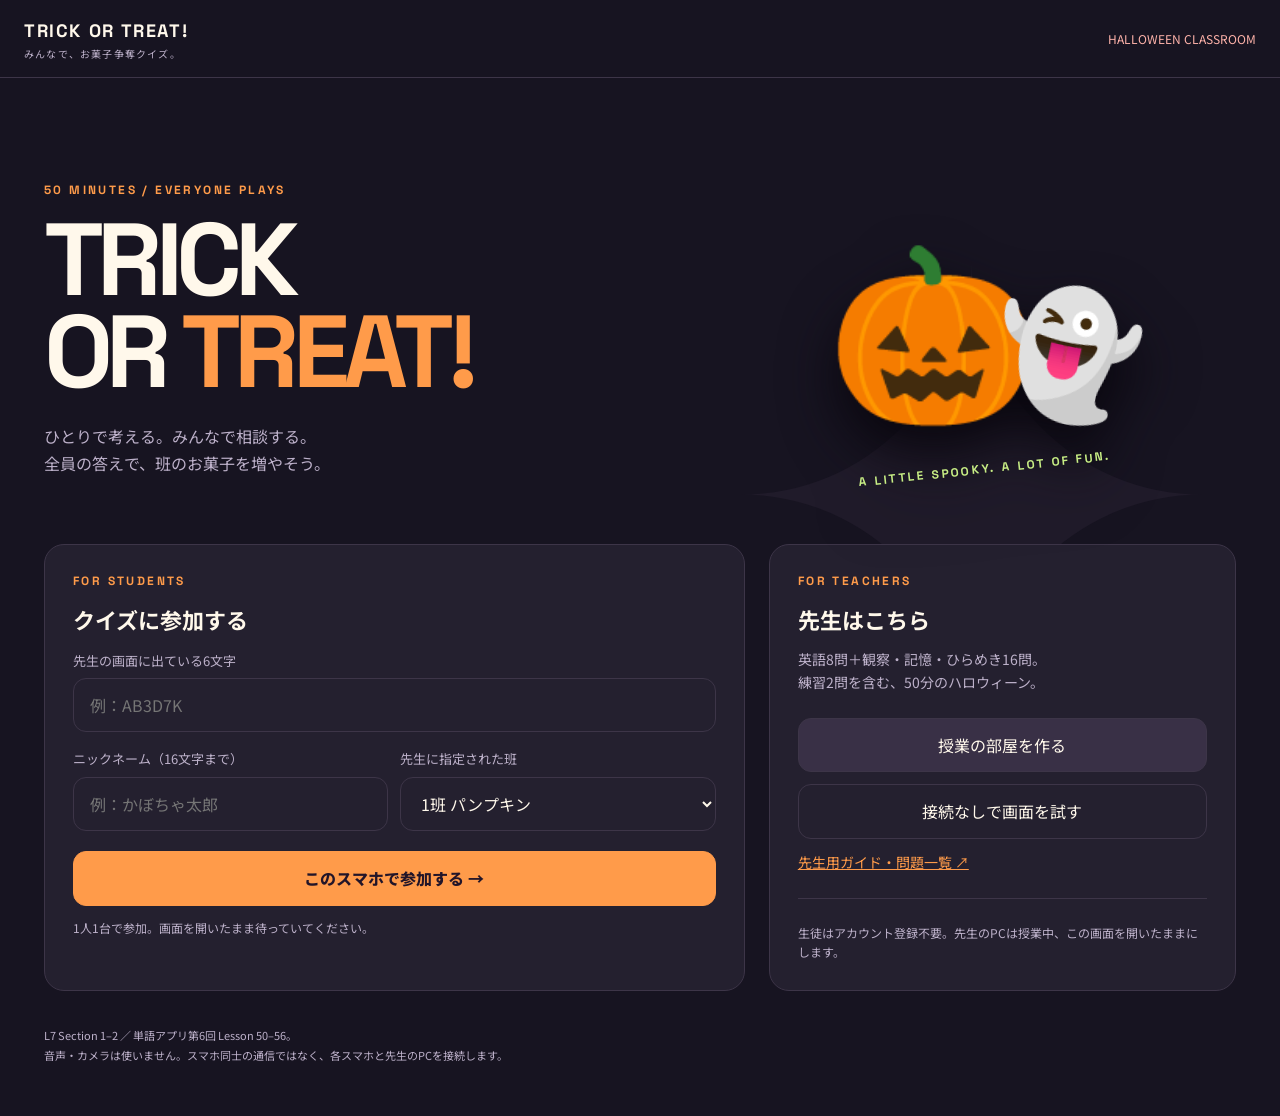
==== halloween/index.html @ 312a6346 "Add Halloween quiz for every student with mixed puzzles and reviewed vocabulary" ====
<!doctype html>
<html lang="ja"><head><meta charset="utf-8"><meta name="viewport" content="width=device-width,initial-scale=1,viewport-fit=cover"><meta name="theme-color" content="#171421"><title>TRICK OR TREAT! | みんなでお菓子争奪クイズ</title><link rel="stylesheet" href="style.css"></head><body><div class="ambient" aria-hidden="true">✦</div><div id="app"></div><div id="toast" role="status" aria-live="polite"></div><script src="../peerjs.min.js"></script><script type="module" src="app.mjs"></script></body></html>
---- halloween/style.css ----
@import url('https://fonts.googleapis.com/css2?family=Noto+Sans+JP:wght@400;500;600;700;800;900&family=Space+Grotesk:wght@500;600;700&display=swap');
:root{color-scheme:dark;--bg:#171421;--panel:#24202f;--line:#3d3548;--text:#fff8eb;--muted:#bdb1ca;--orange:#ff9b4a;--lime:#c8ee85;--purple:#aa98e8}*{box-sizing:border-box}body{margin:0;background:var(--bg);color:var(--text);font-family:'Noto Sans JP',sans-serif;font-size:16px;line-height:1.65}button,input,select{font:inherit}button,a,input,select{-webkit-tap-highlight-color:transparent}button{cursor:pointer}button:disabled{cursor:default;opacity:.45}button:focus-visible,a:focus-visible,input:focus-visible,select:focus-visible{outline:3px solid var(--lime);outline-offset:4px}button,input,select{border:1px solid var(--line);border-radius:13px;padding:13px 16px;color:var(--text);background:var(--panel)}button:hover:not(:disabled){border-color:var(--orange)}button.primary{background:var(--orange);color:#221529;border-color:var(--orange);font-weight:800}button.soft{background:#393046}input,select{width:100%}label{display:block;color:var(--muted);font-size:13px;margin:16px 0 7px}a{color:var(--orange)}h1,h2,h3,p{margin:0}h1,h2,h3{line-height:1.3}h2{font-size:clamp(25px,4vw,40px)}.ambient{position:fixed;right:4vw;top:16vh;font-size:48vw;line-height:1;color:#201b2a;pointer-events:none;z-index:-1}header{border-bottom:1px solid var(--line);height:78px;display:flex;align-items:center;justify-content:space-between;padding:0 max(24px,calc((100vw - 1240px)/2));gap:15px}.brand{font-family:'Space Grotesk',sans-serif;font-weight:700;letter-spacing:.09em;font-size:18px;color:var(--text);text-decoration:none}.brand small{font:10px 'Noto Sans JP';display:block;color:var(--muted);letter-spacing:.12em}.status{font-size:12px;color:var(--lime);white-space:nowrap}.status.off{color:#ffb3aa}.shell{max-width:1240px;margin:0 auto;padding:36px 24px 50px}.eyebrow{font:700 12px 'Space Grotesk',sans-serif;letter-spacing:.2em;color:var(--orange);text-transform:uppercase;margin-bottom:16px}.hero{display:grid;grid-template-columns:1.1fr .9fr;align-items:center;gap:6vw;min-height:430px}.hero h1{font-family:'Space Grotesk',sans-serif;font-size:clamp(64px,8vw,112px);font-weight:700;line-height:.9;letter-spacing:-.065em}.hero h1 span{color:var(--orange)}.hero p{color:var(--muted);max-width:450px;margin-top:25px}.hero-illustration{font-size:170px;text-align:center;position:relative;filter:drop-shadow(0 28px 28px #09060e)}.hero-illustration .ghost{display:inline-block;transform:rotate(12deg);font-size:120px;margin-left:-45px;animation:float 5s ease-in-out infinite}.hero-tag{display:block;font:700 12px 'Space Grotesk';letter-spacing:.2em;color:var(--lime);transform:rotate(-6deg);margin-top:0}@keyframes float{50%{transform:rotate(8deg) translateY(-10px)}}.entry-grid{display:grid;grid-template-columns:1.2fr .8fr;gap:24px}.card{background:var(--panel);border:1px solid var(--line);border-radius:20px;padding:28px}.card h3{font-size:22px}.row{display:flex;align-items:center;gap:12px;flex-wrap:wrap}.spread{justify-content:space-between}.stack{display:grid;gap:12px}.muted{color:var(--muted)}.tiny{font-size:12px}.small{font-size:14px}.full{width:100%}.pill{border:1px solid var(--line);border-radius:30px;padding:5px 12px;font-size:12px;display:inline-flex;gap:6px;align-items:center}.pill.orange{color:var(--orange)}.pill.green{color:var(--lime)}.topline{margin-bottom:24px}.stage-grid{display:grid;grid-template-columns:minmax(0,1fr) 310px;gap:24px}.question-card{min-height:470px}.question-title{color:var(--muted);font-size:14px;margin:20px 0 8px}.prompt{font-size:clamp(21px,2.6vw,32px);font-weight:700;line-height:1.65;white-space:pre-line}.visual{margin:24px auto;padding:20px;background:#1c1825;border-radius:14px;text-align:center;max-width:620px;display:grid;gap:10px}.visual span{font-size:clamp(24px,4vw,42px);line-height:1.6;display:flex;align-items:center;justify-content:center;min-width:0;white-space:pre-line}.visual.type-text span{font-size:clamp(22px,3vw,36px)}.visual .highlight{outline:2px solid var(--orange);border-radius:8px}.options{display:grid;grid-template-columns:1fr 1fr;gap:12px;margin-top:24px}.option{text-align:left;min-height:74px;display:flex;gap:12px;align-items:center;background:#2c2638;font-size:17px;line-height:1.45}.option b{font:700 14px 'Space Grotesk';border:1px solid var(--line);border-radius:8px;padding:5px 9px;color:var(--muted)}.option.selected{border:2px solid var(--orange);background:#44312e}.option.correct{border:2px solid var(--lime);background:#303b2a}.option.wrong{border:2px solid #ed9696}.confirm{background:#272e26;color:var(--lime);padding:10px 15px;border-radius:10px;margin-top:16px;font-size:14px}.explanation{border-left:3px solid var(--lime);padding:8px 18px;margin-top:24px}.timer{font:700 32px 'Space Grotesk';color:var(--lime);font-variant-numeric:tabular-nums}.timer.urgent{color:var(--orange)}.count{font:700 36px 'Space Grotesk';color:var(--orange)}.score-list{display:grid;gap:14px;margin-top:20px}.score-row{display:grid;grid-template-columns:24px 1fr auto;gap:8px;font-size:13px;align-items:center}.score-row.self{color:var(--lime)}.bar{height:4px;border-radius:3px;background:#41384f;grid-column:2/-1}.bar i{display:block;background:var(--orange);height:100%;border-radius:3px}.steps{display:grid;grid-template-columns:repeat(3,1fr);margin:22px 0;gap:8px}.step{padding:12px;border-top:2px solid var(--line);color:var(--muted);font-size:12px}.step.active{border-color:var(--orange);color:var(--orange)}.big-code{font:700 clamp(48px,8vw,84px) 'Space Grotesk';letter-spacing:.15em;color:var(--orange);margin:14px 0}.roster{display:grid;grid-template-columns:repeat(auto-fill,minmax(160px,1fr));gap:12px;margin-top:24px}.team-card{padding:16px;border:1px solid var(--line);border-radius:12px}.team-card h3{font-size:14px;color:var(--orange);margin-bottom:8px}.names{font-size:13px;line-height:1.9}.names .offline{color:#90829c}.divider{height:1px;background:var(--line);margin:24px 0}.memory-mask{min-height:190px;display:flex;justify-content:center;align-items:center;flex-direction:column;gap:10px;background:#1c1825;border-radius:14px;margin:24px 0}.memory-mask strong{font-size:46px}.banner{padding:12px 18px;border:1px solid var(--line);border-radius:12px;margin-bottom:18px;color:var(--muted);font-size:14px}.winner{font-size:50px;text-align:center;margin:20px}.result-grid{display:grid;grid-template-columns:repeat(auto-fill,minmax(210px,1fr));gap:16px;margin-top:28px}.result-card{position:relative;overflow:hidden}.result-card .reward{font:700 46px 'Space Grotesk';color:var(--orange)}details{font-size:13px;color:var(--muted)}summary{cursor:pointer}footer{margin-top:35px;color:var(--muted);font-size:11px;line-height:1.8}#toast{position:fixed;bottom:22px;left:50%;transform:translateX(-50%);max-width:90vw;background:#fff2dc;color:#261c2d;border-radius:12px;padding:13px 20px;z-index:20;display:none;box-shadow:0 10px 45px #0005}.demo-badge{color:var(--orange);font-size:12px}.qr{width:150px;height:150px;background:white;padding:8px;border-radius:12px}.input-row{display:grid;grid-template-columns:1fr 1fr;gap:12px}.screen-reader{position:absolute;left:-9999px}.host-note{max-width:650px}.teacher-nav{display:flex;gap:10px;flex-wrap:wrap;margin-top:20px}.sending{color:var(--orange)}@media(max-width:860px){.stage-grid{grid-template-columns:1fr}.sidebar{order:2}.hero{min-height:340px;gap:10px}.hero-illustration{font-size:120px}.hero-illustration .ghost{font-size:90px}.hero-tag{font-size:9px}.entry-grid{grid-template-columns:1fr 1fr}.card{padding:22px}.shell{padding-top:24px}}@media(max-width:580px){header{height:66px;padding:0 18px}.brand{font-size:15px}.shell{padding:22px 16px 40px}.hero{grid-template-columns:1fr .6fr;min-height:255px}.hero h1{font-size:61px}.hero p{font-size:13px;margin-top:18px}.hero-illustration{font-size:83px}.hero-illustration .ghost{font-size:63px;margin-left:-35px}.hero-tag{font-size:8px;letter-spacing:.06em}.eyebrow{font-size:10px}.entry-grid{grid-template-columns:1fr}.options{grid-template-columns:1fr;gap:9px}.option{min-height:62px;padding:12px}.question-card{min-height:0}.card{padding:20px}.visual{padding:12px;gap:7px}.visual span{font-size:28px}.steps .step{padding:9px 3px}.roster{grid-template-columns:1fr 1fr}.big-code{font-size:46px}.prompt{font-size:23px}.hero-tag{margin-left:-10px}.input-row{grid-template-columns:1fr}.question-title{margin-top:15px}.topline{gap:12px}}@media(prefers-reduced-motion:reduce){*{animation:none!important}}
.visual.wide-visual{gap:3px}.visual.wide-visual span{font-size:clamp(15px,2.8vw,32px)}.visual.text-rows span{font-size:clamp(13px,3vw,26px)}.visual.type-text span{overflow-wrap:anywhere}
.prompt-target{font-size:22px;font-weight:700;margin-top:16px}.prompt-help{font-size:14px;color:var(--muted);margin-top:8px;white-space:pre-line}
.brand{flex-shrink:0;white-space:nowrap}.status{max-width:45%;white-space:normal;text-align:right}@media(max-width:580px){.brand{font-size:13px}.brand small{font-size:9px}.status{font-size:10px}.question-card .steps{margin:14px 0}.question-card>.row.spread>strong{font-size:13px}.question-card .prompt{font-size:21px;line-height:1.5}.question-card .prompt-target{font-size:20px;margin-top:12px}.question-card .options{margin-top:18px}.question-card .timer{font-size:28px}.topline{margin-bottom:16px}}
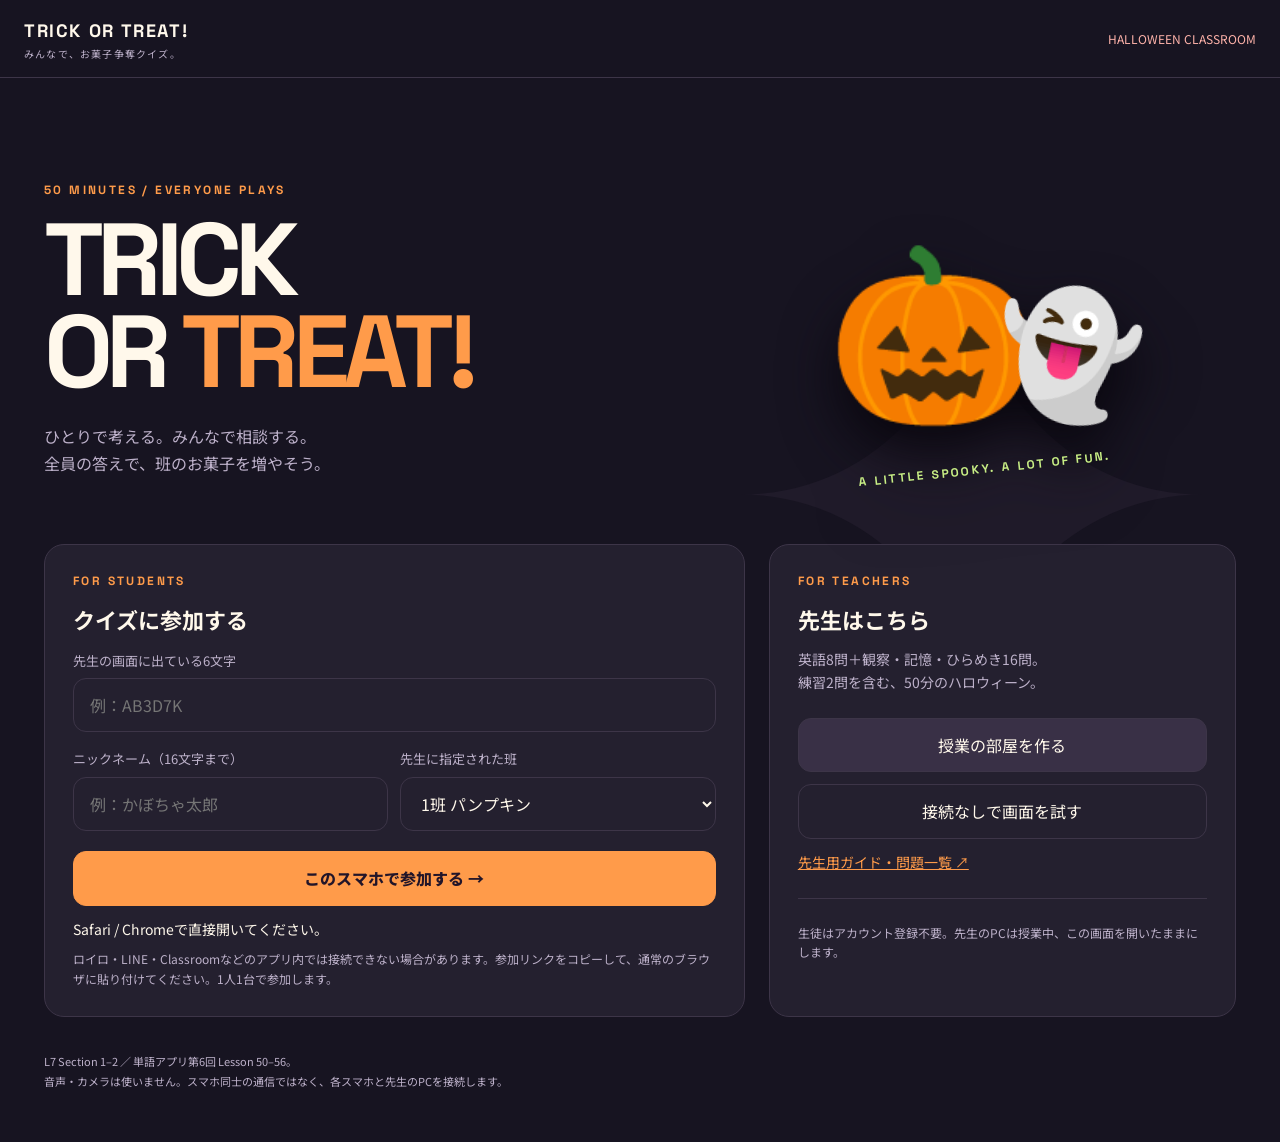
==== commit 94fd20a7: "Recover stalled Halloween joins and explain external-browser participation" ====
--- a/halloween/index.html
+++ b/halloween/index.html
@@ -1,2 +1,2 @@
 <!doctype html>
-<html lang="ja"><head><meta charset="utf-8"><meta name="viewport" content="width=device-width,initial-scale=1,viewport-fit=cover"><meta name="theme-color" content="#171421"><title>TRICK OR TREAT! | みんなでお菓子争奪クイズ</title><link rel="stylesheet" href="style.css"></head><body><div class="ambient" aria-hidden="true">✦</div><div id="app"></div><div id="toast" role="status" aria-live="polite"></div><script src="../peerjs.min.js"></script><script type="module" src="app.mjs"></script></body></html>
+<html lang="ja"><head><meta charset="utf-8"><meta name="viewport" content="width=device-width,initial-scale=1,viewport-fit=cover"><meta name="theme-color" content="#171421"><title>TRICK OR TREAT! | みんなでお菓子争奪クイズ</title><link rel="stylesheet" href="style.css"></head><body><div class="ambient" aria-hidden="true">✦</div><div id="app"></div><div id="toast" role="status" aria-live="polite"></div><script src="../peerjs.min.js"></script><script type="module" src="app.mjs?v=20261102-connect2"></script></body></html>
